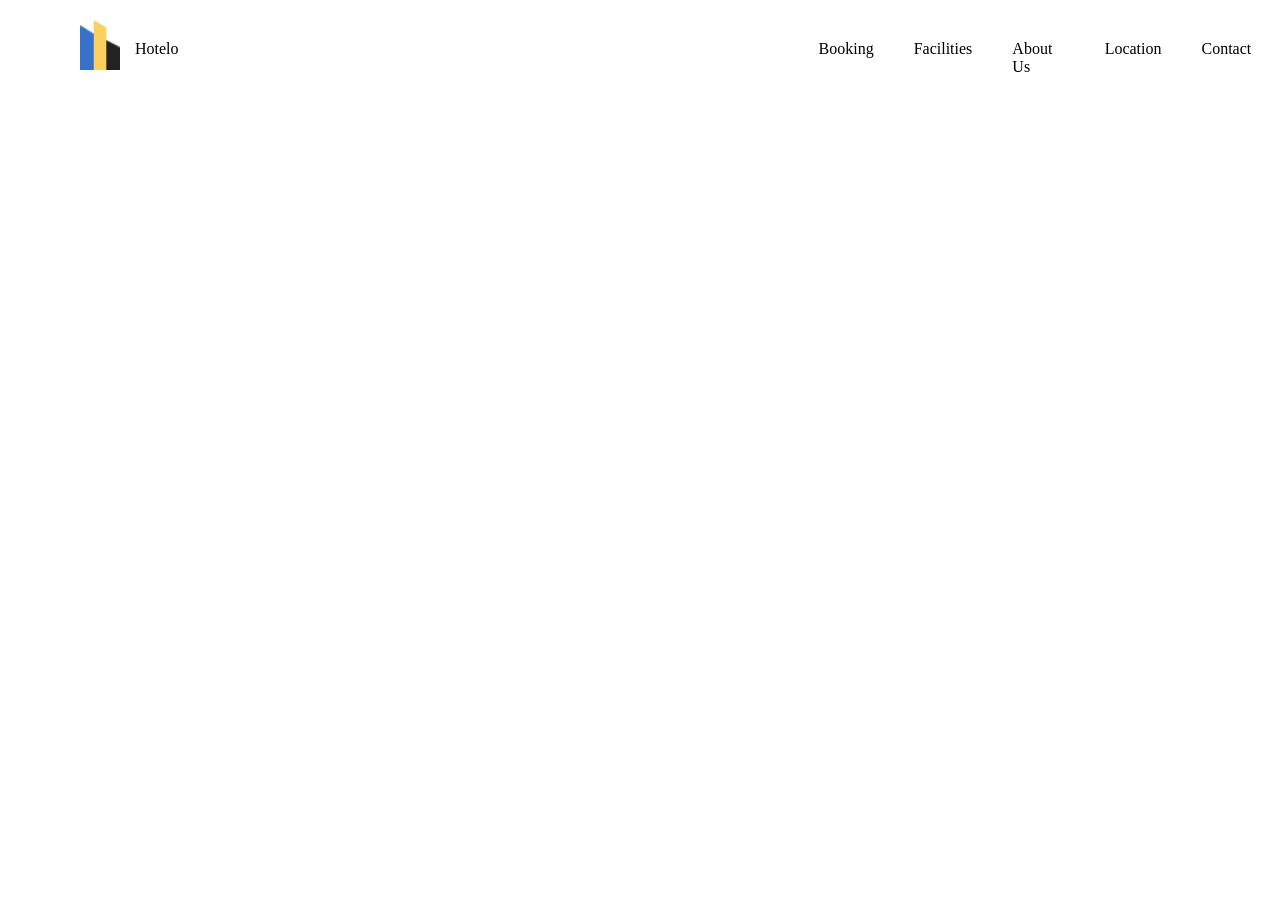
==== barnoma.html @ 12621c31 "sector 1" ====
<!DOCTYPE html>
<html lang="en">
<head>
    <meta charset="UTF-8">
    <meta name="viewport" content="width=device-width, initial-scale=1.0">
    <title>Document</title>
    <link rel="stylesheet" href="/barnoma.css">
</head>
<body>
    <div class="yak">
        <img src="/suratho/a1.png" alt="">
        <p class="a1">Hotelo</p>
        <div class="a">
            <p>Booking</p>
            <p>Facilities</p>
            <p>About Us</p>
            <p>Location</p>
            <p>Contact</p>
            <p><img src="/suratho/menu.png" alt=""></p>
            <p class="a2">Sign in</p>
        </div>
    </div>
</body>
</html>
---- barnoma.css ----
*{
    margin: 0;
    padding: 0;
}
body{
    margin: 20px 80px;
}
.yak{
    display: flex;
    height: 50px;
}
.a{
    display: flex;
    gap: 40px;
    padding-left: 640px;
    padding-top: 20px;
}
.a1{
    padding-top: 20px;
    padding-left: 15px;
}
.a2{
    border: 1px solid black;
    border-radius: 40px;
    width: 80px;
    text-align: center;
    padding-top: 5px;   
}
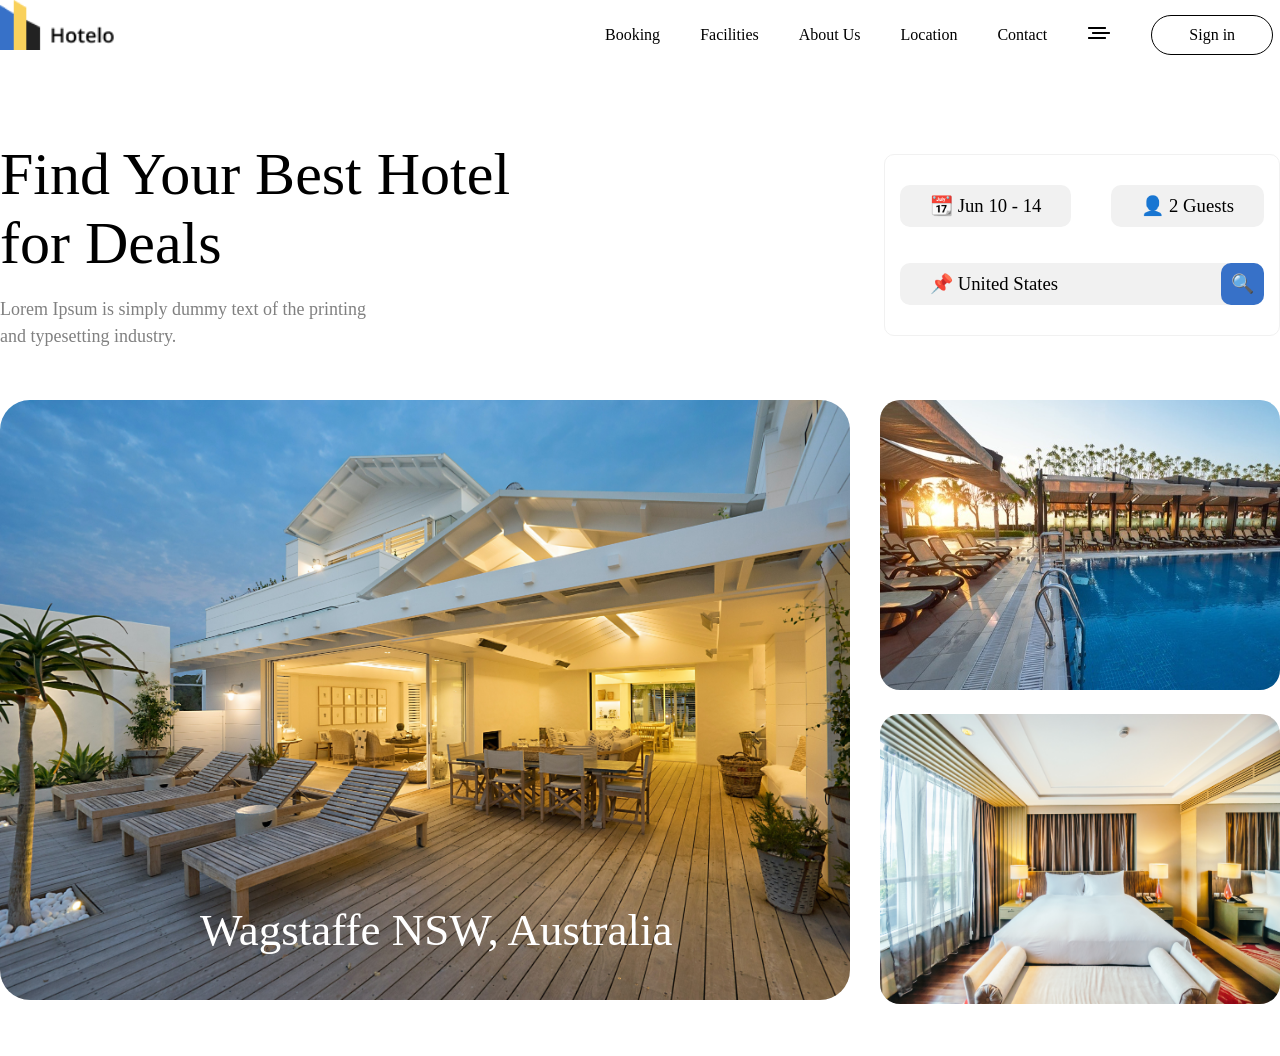
==== commit 233e0d70: "sector 2" ====
--- a/barnoma.html
+++ b/barnoma.html
@@ -8,8 +8,7 @@
 </head>
 <body>
     <div class="yak">
-        <img src="/suratho/a1.png" alt="">
-        <p class="a1">Hotelo</p>
+        <img src="/suratho/logo.png" alt="">
         <div class="a">
             <p>Booking</p>
             <p>Facilities</p>
@@ -19,6 +18,33 @@
             <p><img src="/suratho/menu.png" alt=""></p>
             <p class="a2">Sign in</p>
         </div>
+    </div><br><br><br><br><br>
+    <div class="du">
+        <div>
+            <h1 class="h1">Find Your Best Hotel <br> for Deals</h1><br>
+            <p class="b2">Lorem Ipsum is simply dummy text of the printing <br> and typesetting industry.</p>
+        </div>
+
+        <div class="diva">
+        <div class="divcha l">
+            <h3 class="h33" style="font-weight: 400;">📆 Jun 10 - 14</h3>
+            <h3 class="h33" style="font-weight: 400;">👤 2 Guests</h3>
+        </div><br><br>
+        <div class="divcha divcha2">
+            <h3 style="font-weight: 400; padding: 10px 30px;">📌 United States</h3>
+            <h3 class="kobus" style="font-weight: 400;">🔍</h3>
+        </div>
+        </div>
+    </div>
+    <div class="bb">
+        <div class="bba">
+            <img class="bb1" src="/suratho/0aa79cee4c5f9ad91caf1a76918bd764de455822.jpg" alt="">
+            <p class="bb3">Wagstaffe NSW, Australia</p>
+        </div>
+        <div class="bbs">
+            <img class="bb2" src="/suratho/0547943416022c13d3003c291d706c39757c4563.jpg" alt="">
+            <img class="bb2" src="/suratho/b65bb3172a5871f28a7e9238abd52b79dd145bc7.jpg" alt="">
+        </div>
     </div>
 </body>
 </html>
--- a/barnoma.css
+++ b/barnoma.css
@@ -3,7 +3,8 @@
     padding: 0;
 }
 body{
-    margin: 20px 80px;
+   max-width: 1280px;
+   margin: auto;
 }
 .yak{
     display: flex;
@@ -12,8 +13,9 @@
 .a{
     display: flex;
     gap: 40px;
-    padding-left: 640px;
+    padding-left: 490px;
     padding-top: 20px;
+    align-items: center;
 }
 .a1{
     padding-top: 20px;
@@ -24,5 +26,77 @@
     border-radius: 40px;
     width: 80px;
     text-align: center;
-    padding-top: 5px;   
-}+    padding: 10px 20px;   
+}
+.divcha{
+    display: flex;
+    justify-content: space-between;
+}
+.diva{
+    border: 1px solid rgb(241, 241, 241);
+    width: fit-content;
+    border-radius: 10px;
+    padding:30px 15px;
+}
+.b2{
+    font-size: 18px;
+    color: gray;
+    line-height: 1.5;
+}
+.h33{
+    background-color: rgb(241, 241, 241) ;
+    padding: 10px 30px;
+    border-radius: 10px;
+    font-weight: 400;
+}
+.h4{
+    font-weight: 400; 
+    padding: 10px 30px;
+}
+.divcha2{
+    background-color: rgb(241, 241, 241) ;
+    align-items: center;
+    border-radius: 10px;
+}
+.kobus{
+    background-color: #3771C8;
+    padding: 10px;
+    border-radius: 10px;
+    font-weight: 400;
+}
+.l{
+    gap: 40px;
+}
+.du{
+    display: flex;
+    align-items: center;
+    justify-content: space-between;
+}
+.h1{
+    font-size: 60px;
+    font-weight: 500;
+}
+.bb{
+    display: flex;
+    gap: 30px;
+    padding-top: 50px;
+}
+.bb1{
+    width: 850px;
+    height: 600px;
+    border-radius: 30px;
+}
+.bb2{
+    border-radius: 20px;
+    width: 400px;
+    height: 290px;
+    margin-bottom: 20px;
+}
+.bb3{
+    position: sticky;
+    font-size: 45px;
+    padding-left: 200px;
+    color: white;
+    position: relative;
+    bottom: 100px;
+}
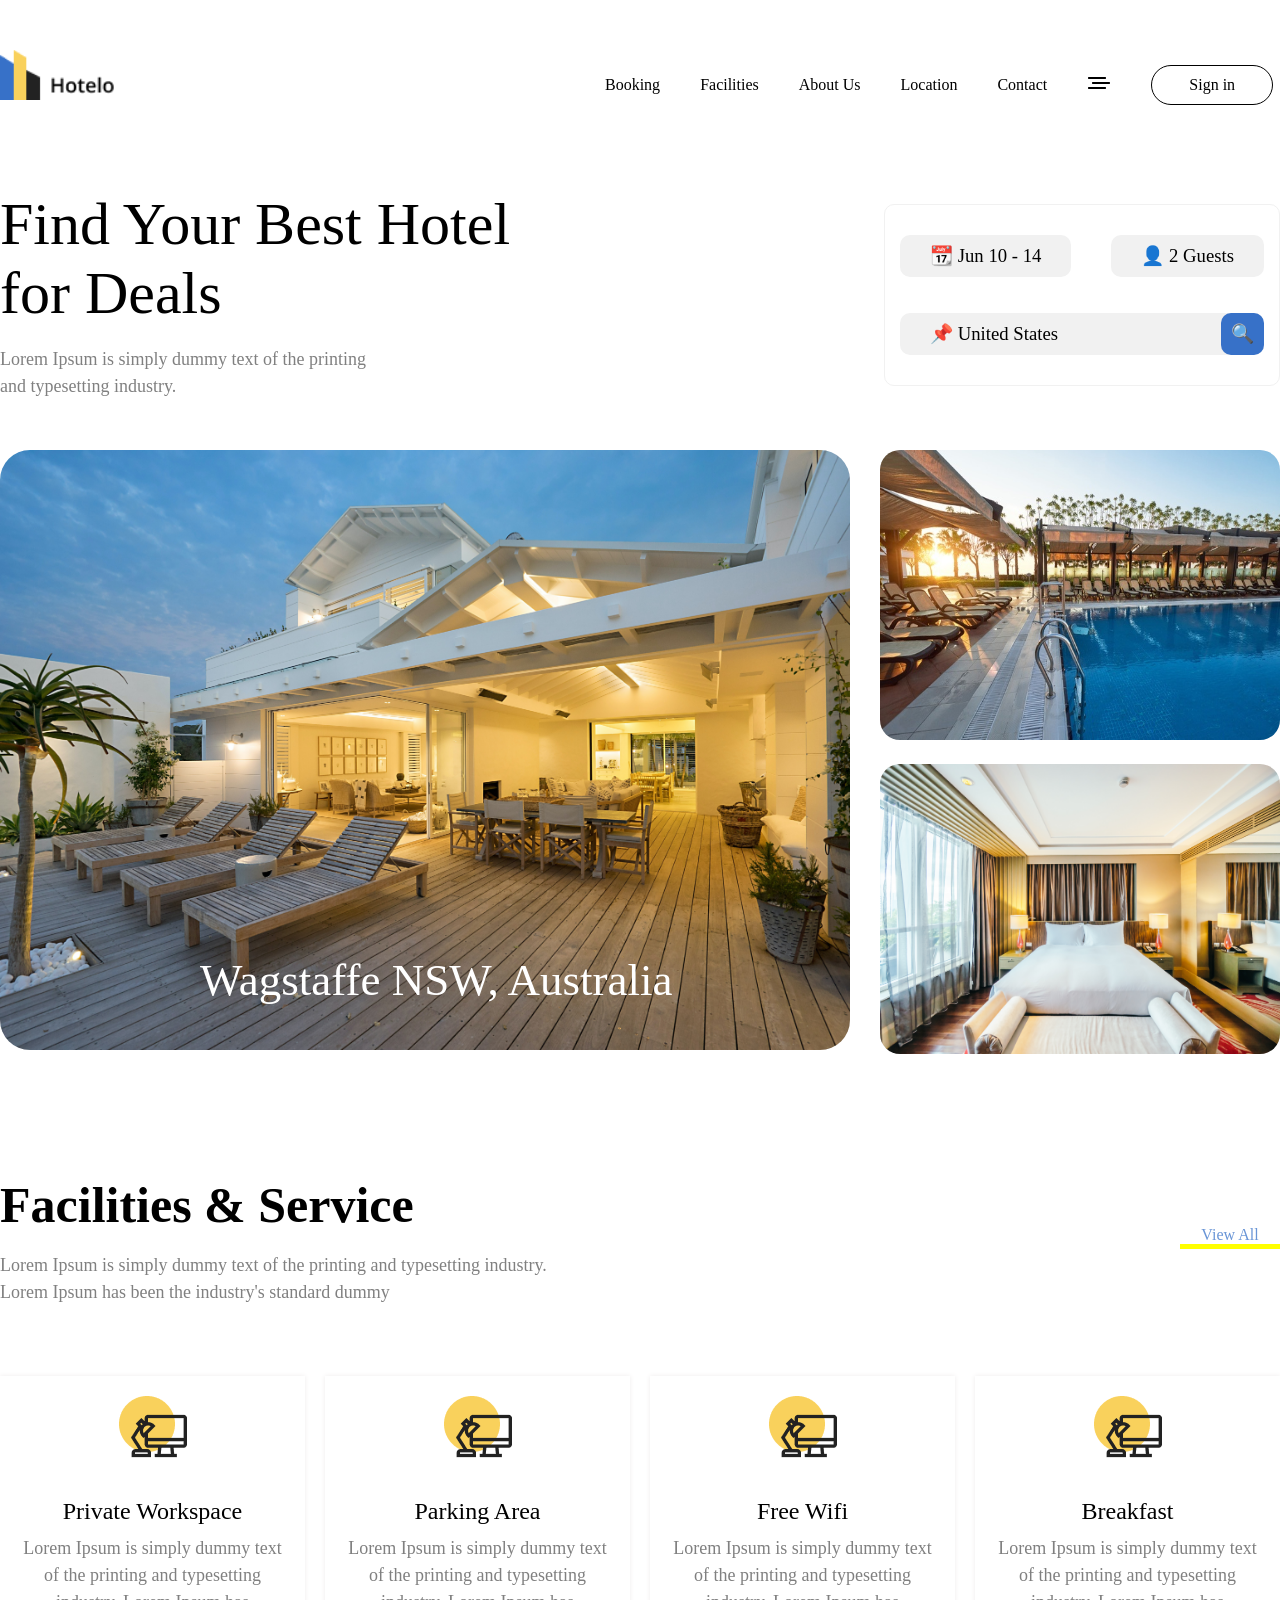
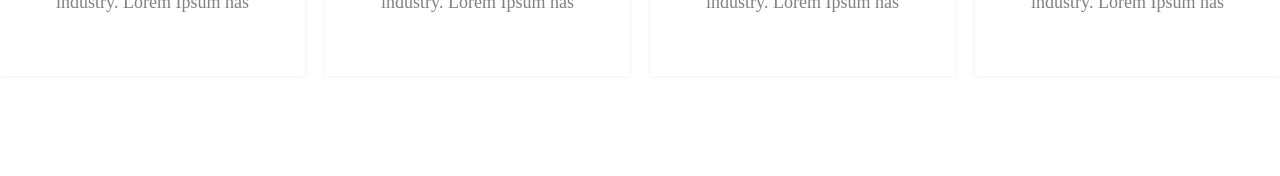
==== commit 390872e5: "sector 3" ====
--- a/barnoma.html
+++ b/barnoma.html
@@ -46,5 +46,35 @@
             <img class="bb2" src="/suratho/b65bb3172a5871f28a7e9238abd52b79dd145bc7.jpg" alt="">
         </div>
     </div>
+    <div class="se">
+        <div class="c">
+            <h1 class="c7">Facilities & Service</h1><br>
+            <p class="b2">Lorem Ipsum is simply dummy text of the printing and typesetting industry. <br> Lorem Ipsum has been the industry's standard dummy </p>
+        </div>
+        <div class="cc">
+            <p class="c1">View All</p></div>
+    </div>
+    <div class="cse">
+        <div class="cc2">
+            <img class="rasm" src="/suratho/Group 78.png" alt="">
+            <p class="c5">Private Workspace</p>
+            <p class="b2 p">Lorem Ipsum is simply dummy text of the printing and typesetting industry. Lorem Ipsum has</p>
+        </div>
+        <div class="cc2">
+            <img class="rasm" src="/suratho/Group 78.png" alt="">
+            <p class="c5">Parking Area</p>
+            <p class="b2 p">Lorem Ipsum is simply dummy text of the printing and typesetting industry. Lorem Ipsum has</p>
+        </div>
+        <div class="cc2">
+            <img class="rasm" src="/suratho/Group 78.png" alt="">
+            <p class="c5">Free Wifi</p>
+            <p class="b2 p">Lorem Ipsum is simply dummy text of the printing and typesetting industry. Lorem Ipsum has</p>
+        </div>
+        <div class="cc2">
+            <img class="rasm" src="/suratho/Group 78.png" alt="">
+            <p class="c5">Breakfast</p>
+            <p class="b2 p">Lorem Ipsum is simply dummy text of the printing and typesetting industry. Lorem Ipsum has</p>
+        </div>
+    </div>
 </body>
 </html>
--- a/barnoma.css
+++ b/barnoma.css
@@ -5,10 +5,12 @@
 body{
    max-width: 1280px;
    margin: auto;
+   margin-bottom: 100px;
 }
 .yak{
     display: flex;
     height: 50px;
+    margin-top: 50px;
 }
 .a{
     display: flex;
@@ -100,3 +102,39 @@
     position: relative;
     bottom: 100px;
 }
+.se{
+    display: flex;
+    justify-content: space-between;
+    margin-top: 70px;
+}
+.c7{
+    font-size: 50px;
+}
+.c1{
+    color: #6995D6;
+    padding-top: 50px;
+    border-bottom: 5px solid yellow;
+    width: 100px;
+    text-align: center;
+}
+.cse{
+    margin-top: 70px;
+    display: flex;
+    gap: 20px;
+    text-align: center; 
+}
+.cc2{
+    height: 300px;
+    box-shadow: 0px 0px 5px rgb(239, 236, 236);
+}
+.rasm{
+    padding: 20px 0px;
+}
+.c5{
+    padding-top: 10px;
+    font-size: 24px;
+    padding-bottom: 10px;
+}
+.p{
+    padding: 0px 20px;
+}
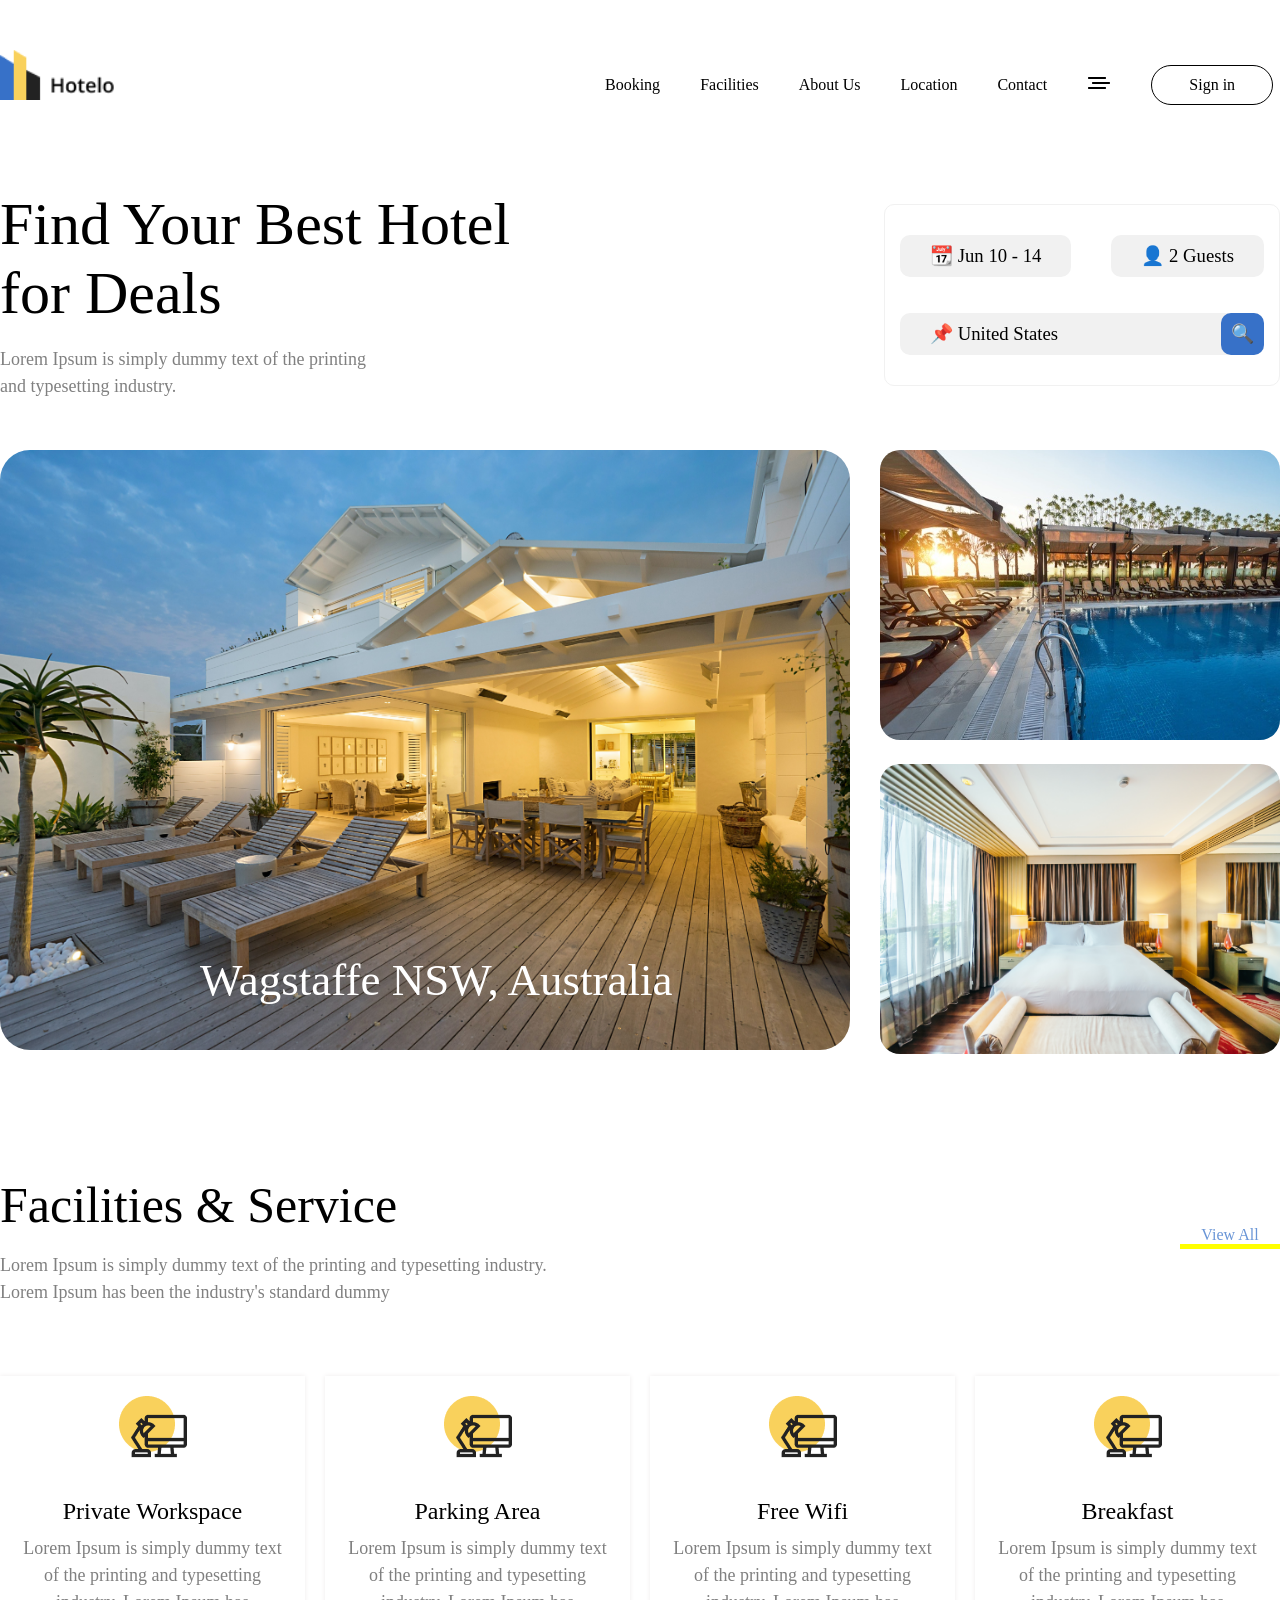
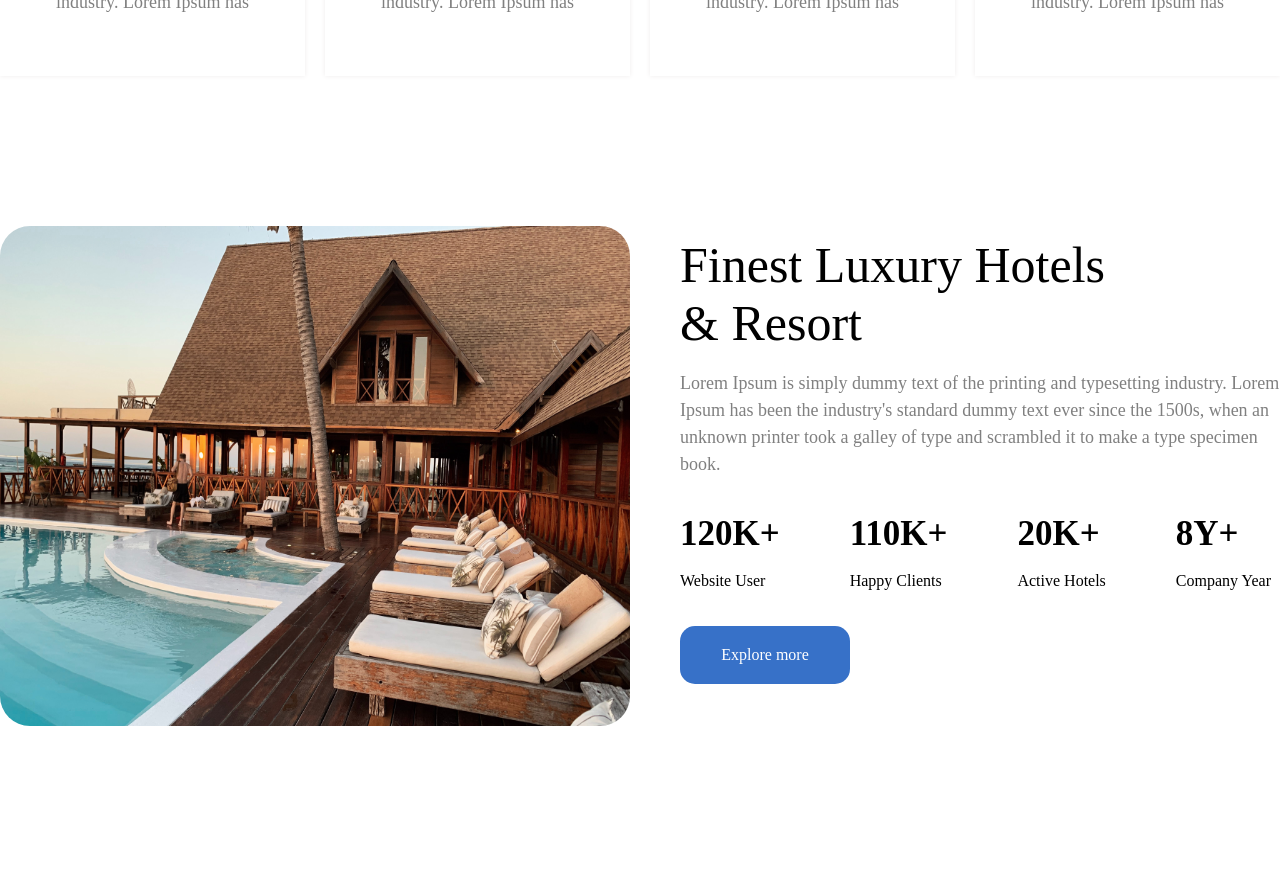
==== commit 6a048473: "sector 4" ====
--- a/barnoma.html
+++ b/barnoma.html
@@ -27,12 +27,12 @@
 
         <div class="diva">
         <div class="divcha l">
-            <h3 class="h33" style="font-weight: 400;">📆 Jun 10 - 14</h3>
-            <h3 class="h33" style="font-weight: 400;">👤 2 Guests</h3>
+            <h3 class="h33" >📆 Jun 10 - 14</h3>
+            <h3 class="h33" >👤 2 Guests</h3>
         </div><br><br>
         <div class="divcha divcha2">
             <h3 style="font-weight: 400; padding: 10px 30px;">📌 United States</h3>
-            <h3 class="kobus" style="font-weight: 400;">🔍</h3>
+            <h3 class="kobus">🔍</h3>
         </div>
         </div>
     </div>
@@ -76,5 +76,31 @@
             <p class="b2 p">Lorem Ipsum is simply dummy text of the printing and typesetting industry. Lorem Ipsum has</p>
         </div>
     </div>
+    <div class="chor">
+        <div class="d"><img class="sur" src="/suratho/6e54459f9fb5a64832fabd87f2ac6a8c205bda63.jpg" alt=""></div>
+        <div class="dd">
+            <h1 class="c7">Finest Luxury Hotels <br>& Resort</h1><br> 
+            <p class="b2">Lorem Ipsum is simply dummy text of the printing and typesetting industry. Lorem Ipsum has been the industry's standard dummy text ever since the 1500s, when an unknown printer took a galley of type and scrambled it to make a type specimen book.</p><br><br>
+            <div class="dw">
+                <div class="ddd">
+                    <p class="d1">120K+</p><br>
+                    <p>Website User</p>
+                </div>
+                <div class="ddd">
+                    <p class="d1">110K+</p><br>
+                    <p>Happy Clients</p>
+                </div>
+                <div class="ddd">
+                    <p class="d1">20K+</p><br>
+                    <p>Active Hotels</p>
+                </div>
+                <div class="ddd">
+                    <p class="d1">8Y+</p><br>
+                    <p>Company Year</p><br><br>
+                </div>
+            </div>
+                <p class="d2">Explore more</p>
+        </div>
+    </div>
 </body>
 </html>
--- a/barnoma.css
+++ b/barnoma.css
@@ -109,6 +109,7 @@
 }
 .c7{
     font-size: 50px;
+    font-weight: 500;
 }
 .c1{
     color: #6995D6;
@@ -137,4 +138,34 @@
 }
 .p{
     padding: 0px 20px;
+}
+.chor{
+    margin-top: 150px;
+    margin-bottom: 150px;
+    display: flex;
+    gap: 50px;
+}
+.sur{
+    width: 630px;
+    height: 500px;
+    border-radius: 30px;
+}
+.dd{
+    padding-top: 10px;
+}
+.dw{
+    display: flex; 
+    gap: 70px;
+}
+.d1{
+    font-size: 35px;
+    font-weight: 800;
+}
+.d2{
+    background-color: #3771C8;
+    padding: 20px 40px;
+    color: white;
+    width: 90px;
+    text-align: center;
+    border-radius: 15px;
 }
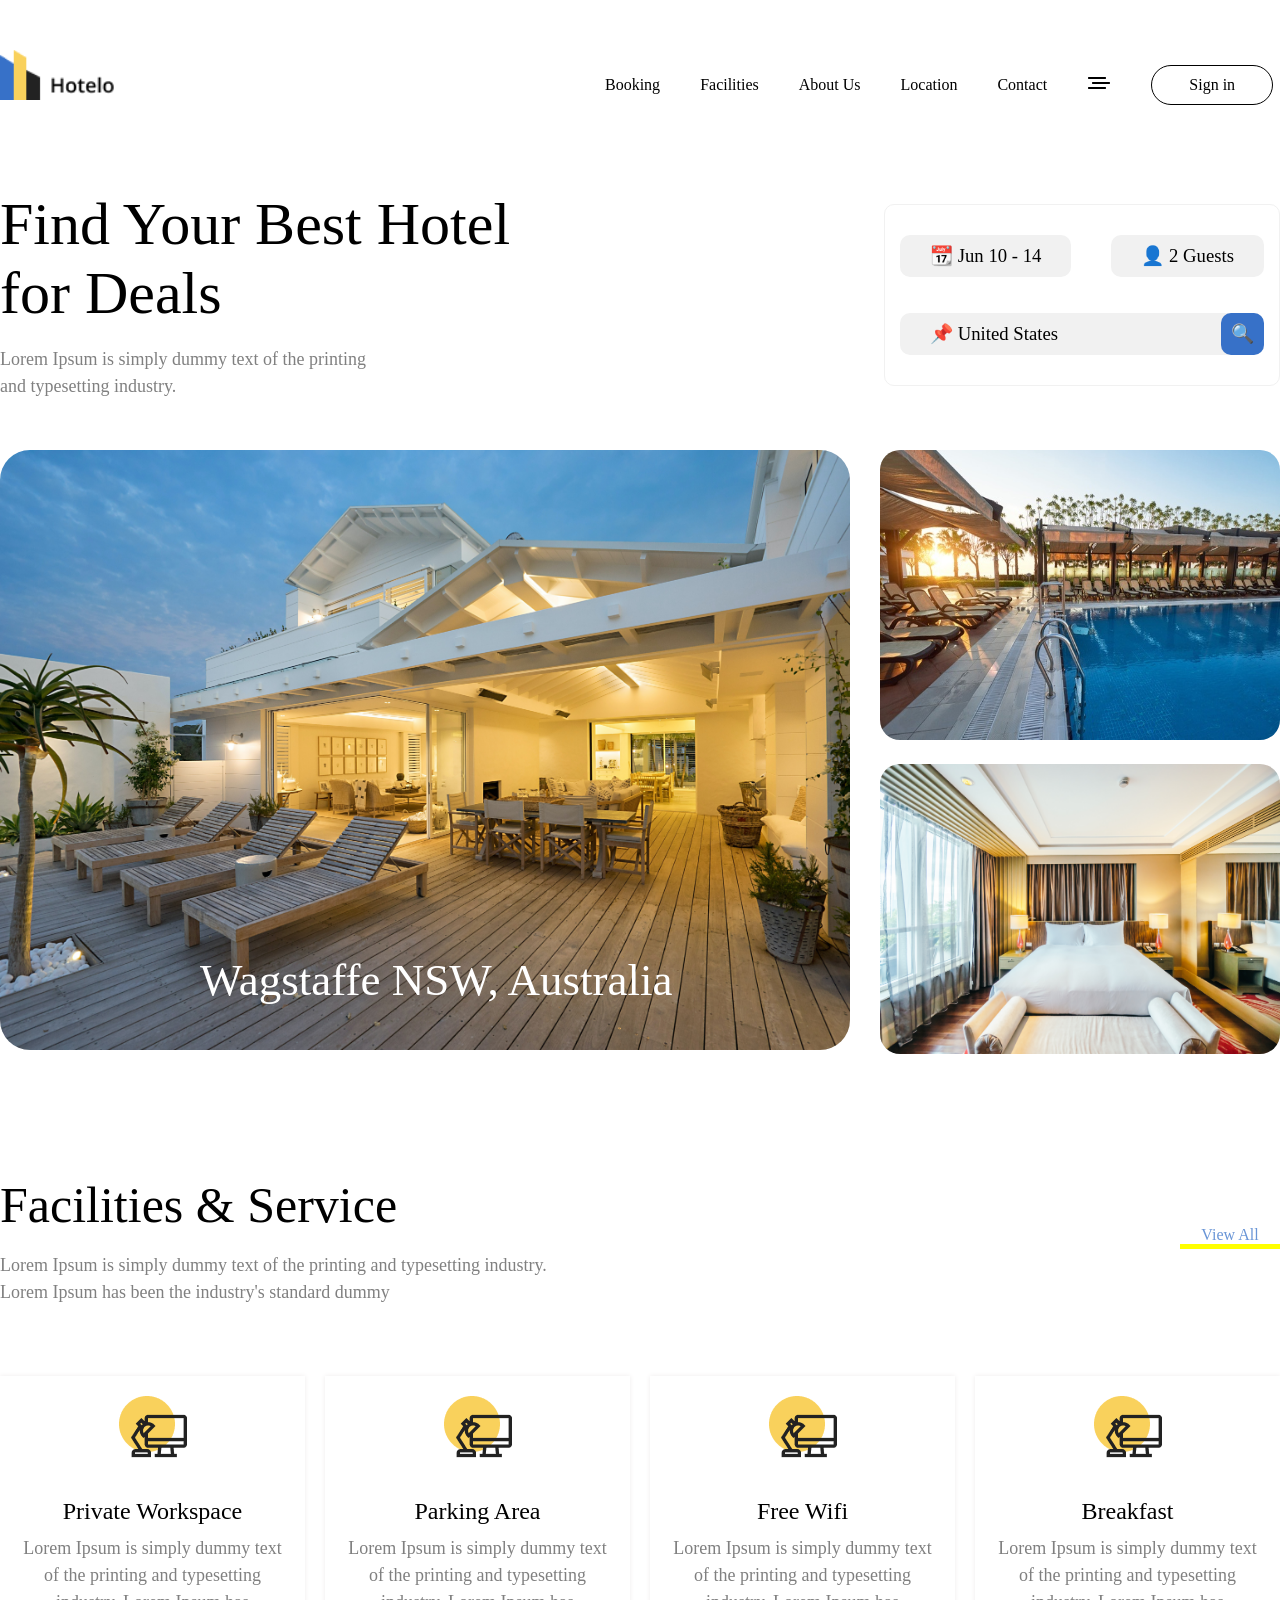
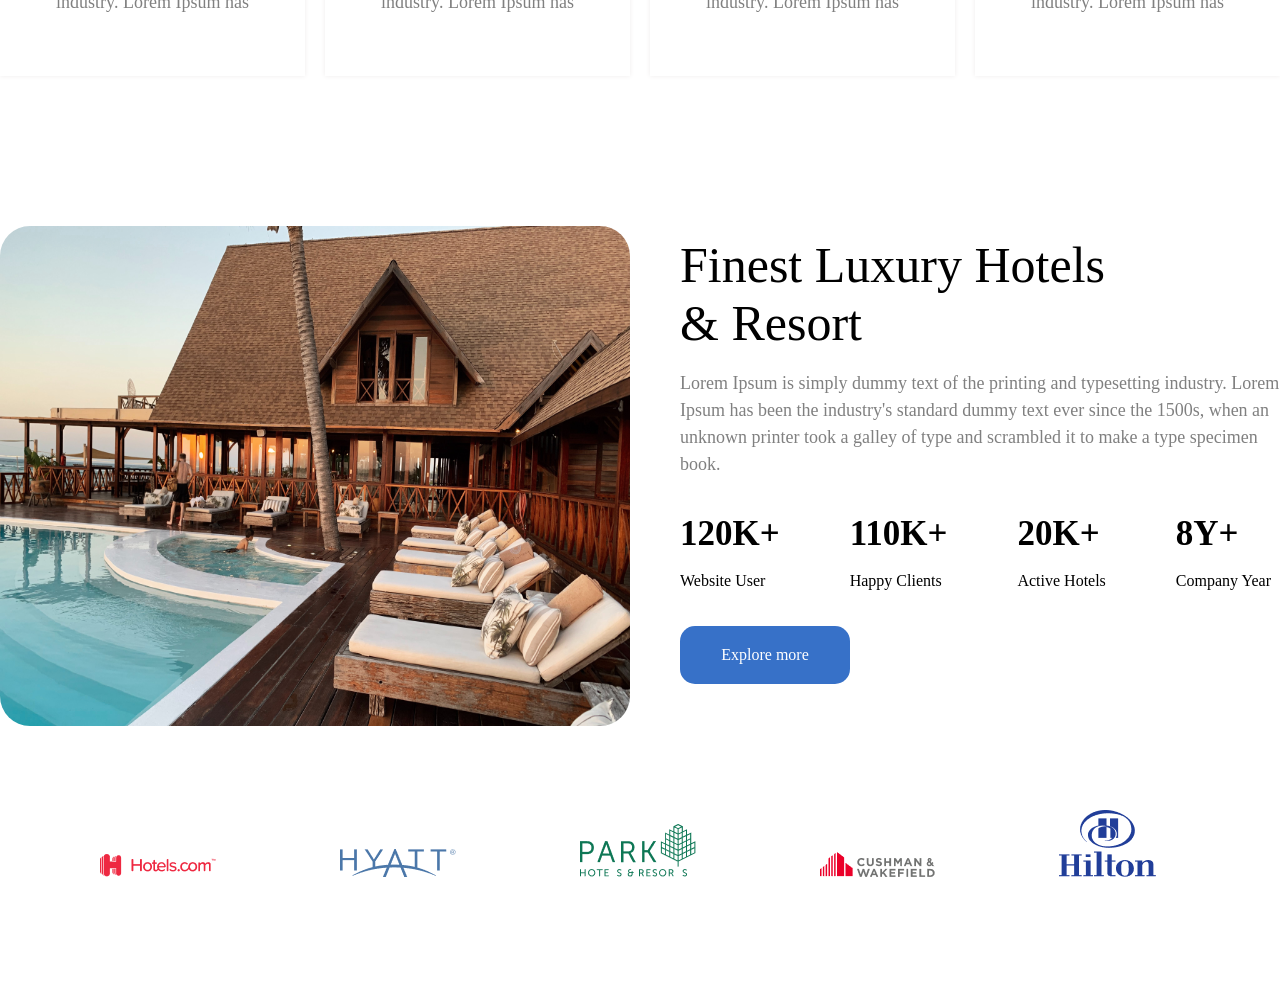
==== commit 50e0bd91: "sector 5" ====
--- a/barnoma.html
+++ b/barnoma.html
@@ -102,5 +102,12 @@
                 <p class="d2">Explore more</p>
         </div>
     </div>
+    <div class="panj">
+        <img class="f" src="/suratho/Group (1).png" alt="">
+        <img class="f" src="/suratho/Group (2).png" alt="">
+        <img class="f" src="/suratho/g7402.png" alt="">
+        <img class="" src="/suratho/Vector (2).png  " alt="">  <img class="f" src="/suratho/Vector (3).png" alt="">
+        <img class="" src="/suratho/Group (3).png" alt="">
+    </div>
 </body>
 </html>
--- a/barnoma.css
+++ b/barnoma.css
@@ -141,7 +141,7 @@
 }
 .chor{
     margin-top: 150px;
-    margin-bottom: 150px;
+    margin-bottom: 80px;
     display: flex;
     gap: 50px;
 }
@@ -168,4 +168,12 @@
     width: 90px;
     text-align: center;
     border-radius: 15px;
+}
+.panj{
+    margin: 0px 100px;
+}
+.f{
+    padding-right: 120px;
+}
+.w{
 }
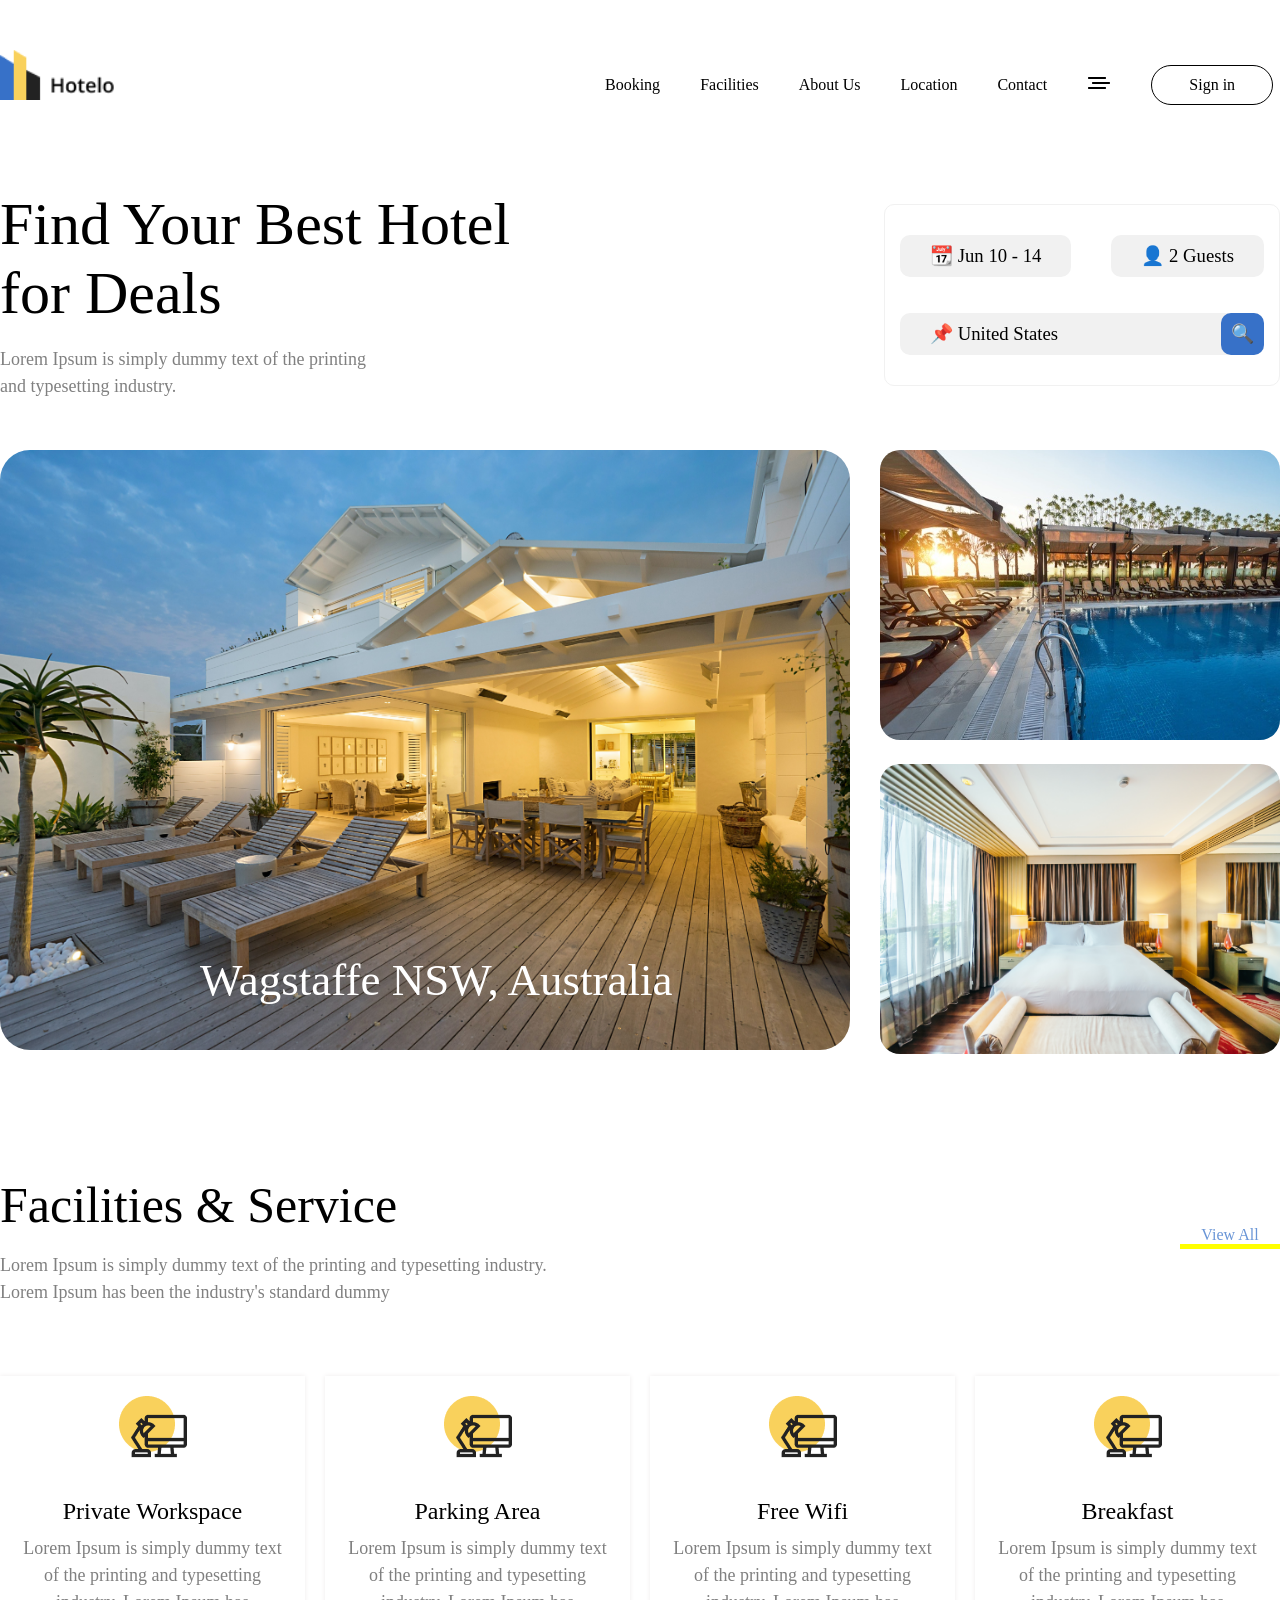
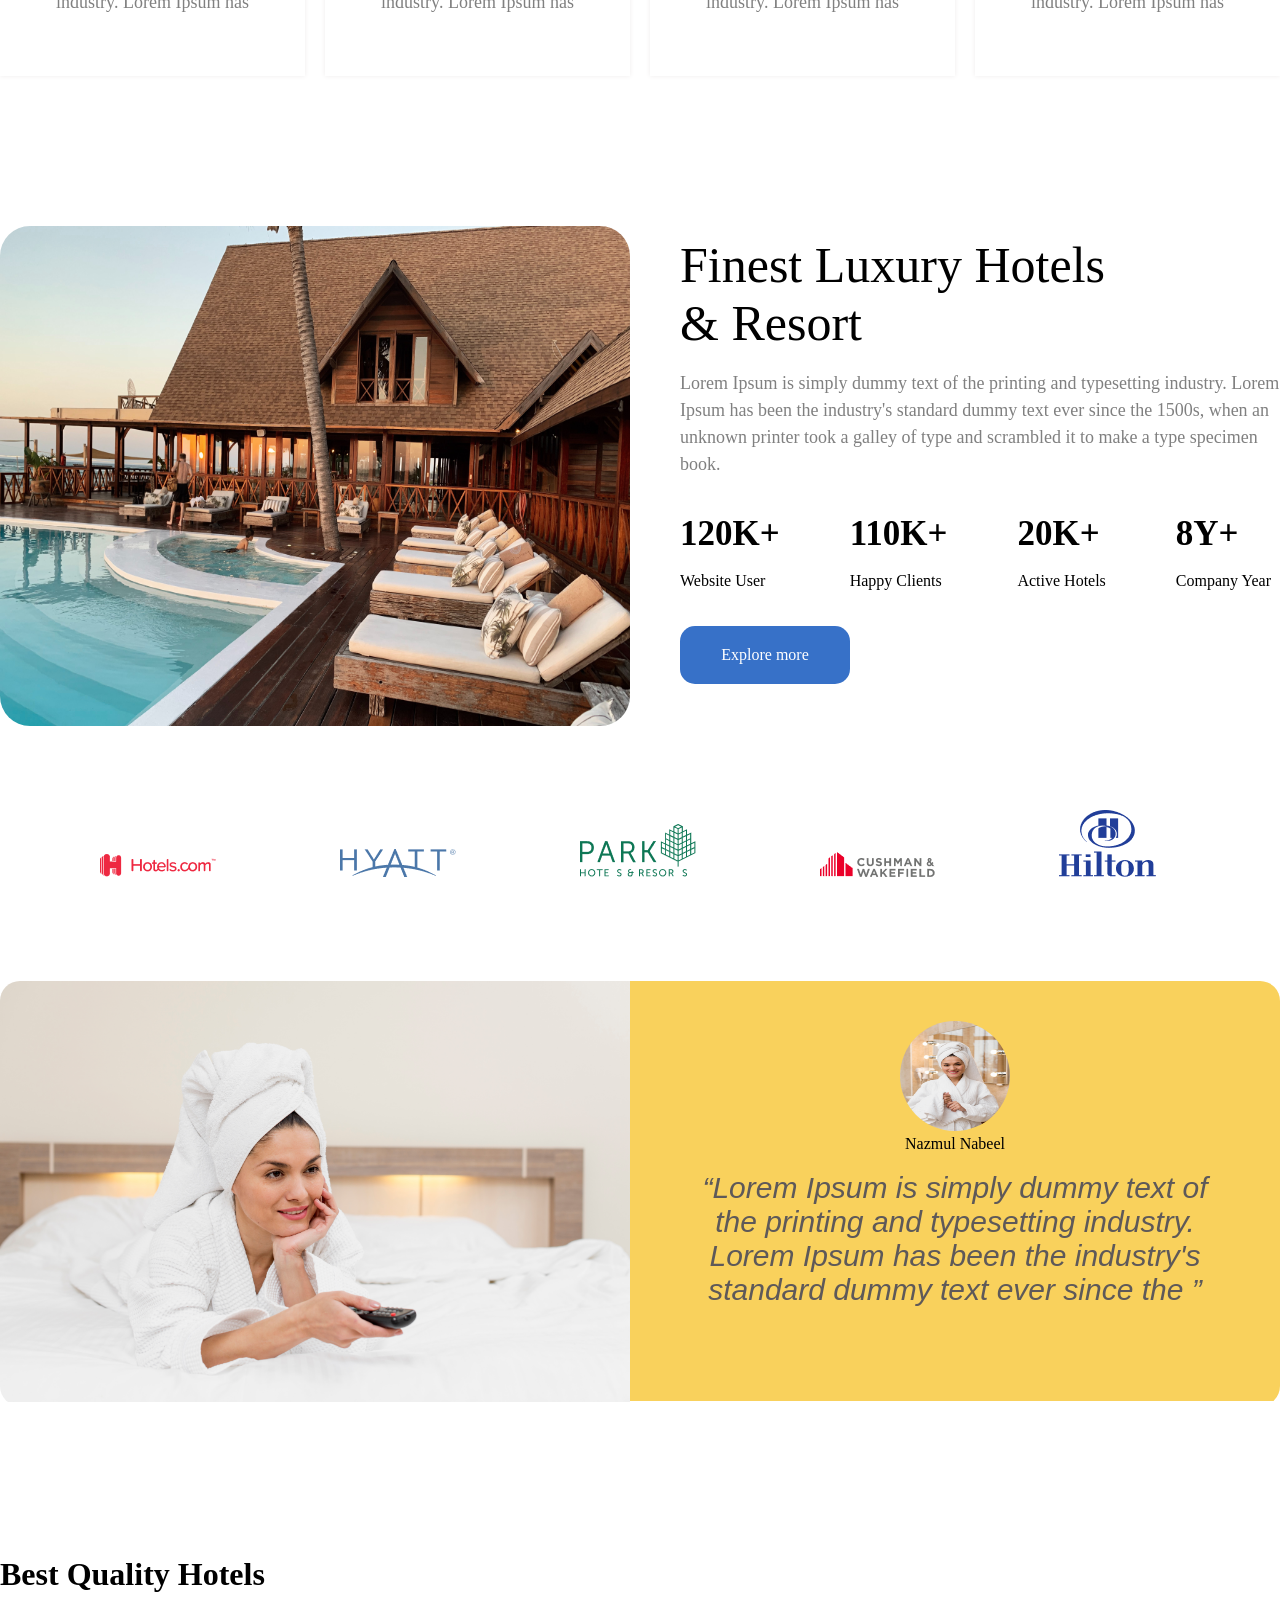
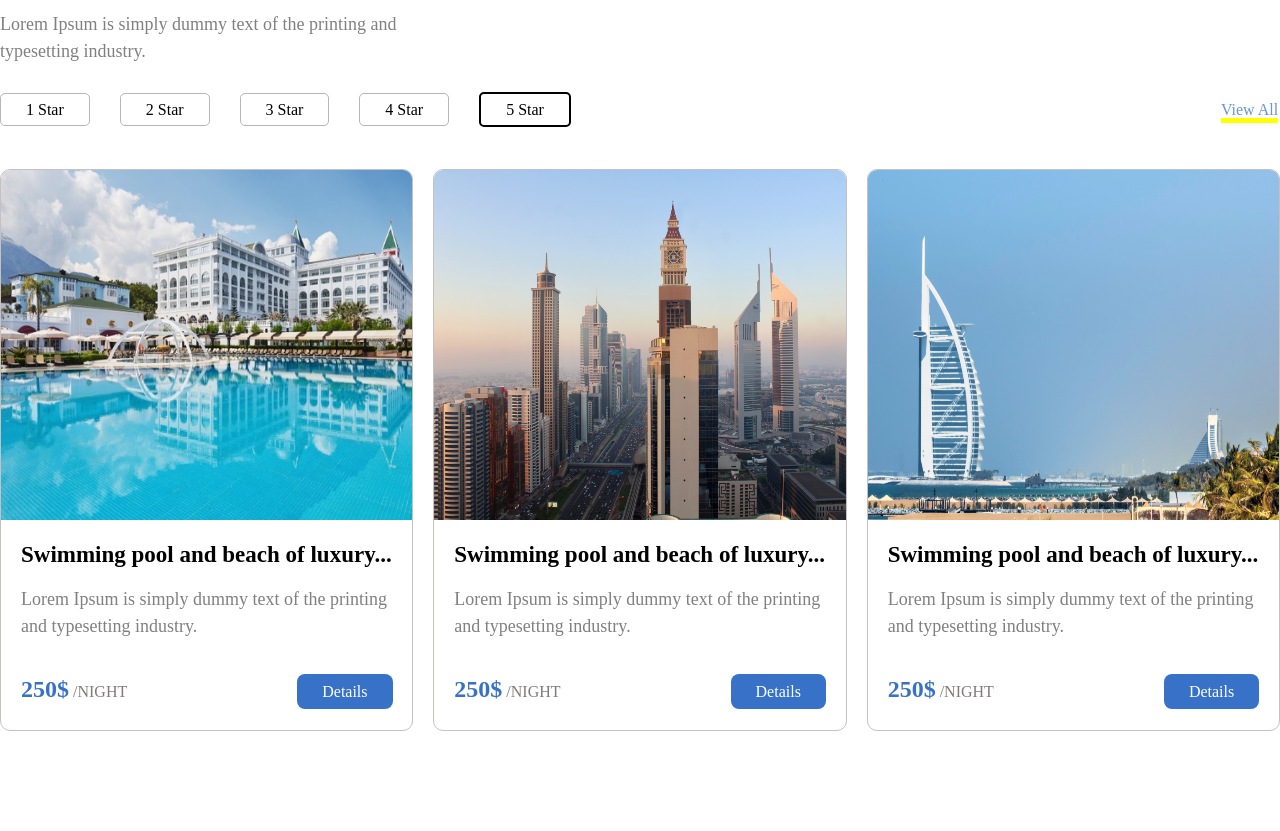
==== commit cc8cbf76: "sector 6" ====
--- a/barnoma.html
+++ b/barnoma.html
@@ -109,5 +109,42 @@
         <img class="" src="/suratho/Vector (2).png  " alt="">  <img class="f" src="/suratho/Vector (3).png" alt="">
         <img class="" src="/suratho/Group (3).png" alt="">
     </div>
+    <div class="shash">
+        <div class="g">    
+            <img class="g1" src="/suratho/a42321b5734e60d9dc0d523585b0866c8ec7f13e.jpg" alt="">
+        </div>
+        <div class="gg">
+            <img class="g2" src="/suratho/0a1e91fcc7a2b1d5b880a7ae38500f1c8b71940d.jpg" alt="">
+            <p>Nazmul Nabeel</p><br>
+            <p class="g3">“Lorem Ipsum is simply dummy text of the printing and typesetting industry. Lorem Ipsum has been the industry's standard dummy text ever since the ”</p>
+        </div>
+    </div>
+    <div class="haft">
+        <div class="h">
+            <h1>Best Quality Hotels</h1><br>
+            <p class="b2">Lorem Ipsum is simply dummy text of the printing and <br> typesetting industry.</p><br><br>   
+            <span class="h3">1 Star</span><span class="h3">2 Star</span><span class="h3">3 Star</span><span class="h3">4 Star</span><span class="h2">5 Star</span><span class="c1">View All</span>
+        </div>
+        <div class="hh">
+            <div class="hh1">
+                <img class="h5" src="/suratho/d17e1e470714a8e308508e9b78831f2c15919e12.jpg" alt=""><br><br>
+                <h3 class="h8">Swimming pool and beach of luxury...</h3><br>
+                <p class="b2 i">Lorem Ipsum is simply dummy text of the printing and typesetting industry.</p><br><br>
+                <span class="h10">250$</span><span class="h9"> /NIGHT</span><span class="h11">Details</span>
+            </div>
+            <div class="hh1">
+                <img class="h5" src="/suratho/82d24fffd10d985c1728a6e87078d28a005b0eaf.jpg" alt=""><br><br>
+                <h3 class="h8">Swimming pool and beach of luxury...</h3><br>
+                <p class="b2 i">Lorem Ipsum is simply dummy text of the printing and typesetting industry.</p><br><br>
+                <span class="h10">250$</span><span class="h9"> /NIGHT</span><span class="h11">Details</span>
+            </div>
+            <div class="hh1">
+                <img class="h5" src="/suratho/8c123b7ab0edb8a42778b303db8c836d6b7d6777.jpg" alt=""><br><br>
+                <h3 class="h8">Swimming pool and beach of luxury...</h3><br>
+                <p class="b2 i">Lorem Ipsum is simply dummy text of the printing and typesetting industry.</p><br><br>
+                <span class="h10">250$</span><span class="h9"> /NIGHT</span><span class="h11">Details</span>
+            </div>
+        </div>
+    </div>
 </body>
 </html>
--- a/barnoma.css
+++ b/barnoma.css
@@ -171,9 +171,84 @@
 }
 .panj{
     margin: 0px 100px;
+    margin-bottom: 100px;
 }
 .f{
     padding-right: 120px;
 }
-.w{
+.shash{
+    display: flex;
+    margin-bottom: 150px;
+    border-radius: 20px;
+    overflow: hidden;
+}
+.g1{
+    width: 630px;
+}
+.g2{
+    width: 110px;
+    height: 110px;
+    border-radius: 50%;
+}
+.gg{
+    background-color: #F9D15C;
+    text-align: center;
+    padding: 40px 70px;
+    height: 340px;
+}
+.g3{
+    font-family: 'Open Sans', sans-serif;
+    font-style: italic;
+    font-size: 30px;
+    color: rgb(94, 89, 89);
+}
+.h3{
+    border: 1px solid rgb(184, 181, 181);
+    margin-right: 30px;
+    padding: 7px 25px;
+    border-radius: 5px;
+}
+.h2{
+    border: 2px solid black;
+    margin-right: 650px;
+    padding: 7px 25px;
+    border-radius: 5px;
+}
+.hh{
+    padding-top: 50px;
+    display: flex;
+    gap: 20px;
+}
+.hh1{
+    border: 1px solid rgb(199, 192, 192);
+    border-radius: 10px;
+    overflow: hidden;
+    height: 560px;
+}
+.h5{
+    width: 450px;
+    height: 350px;
+}
+.h8{
+    font-size: 23px;
+    padding: 0px 20px;
+}
+.h9{
+    color: rgb(130, 122, 122);
+}
+.h10{
+    font-size: 24px;
+    color: #3771C8;
+    padding-left: 20px;
+    font-weight: 700;
+}
+.h11{
+    margin-left: 170px;
+    background-color: #3771C8;
+    padding: 9px 25px;
+    color: white;
+    border-radius: 8px;
+}
+.i{
+    padding-left: 20px;
 }
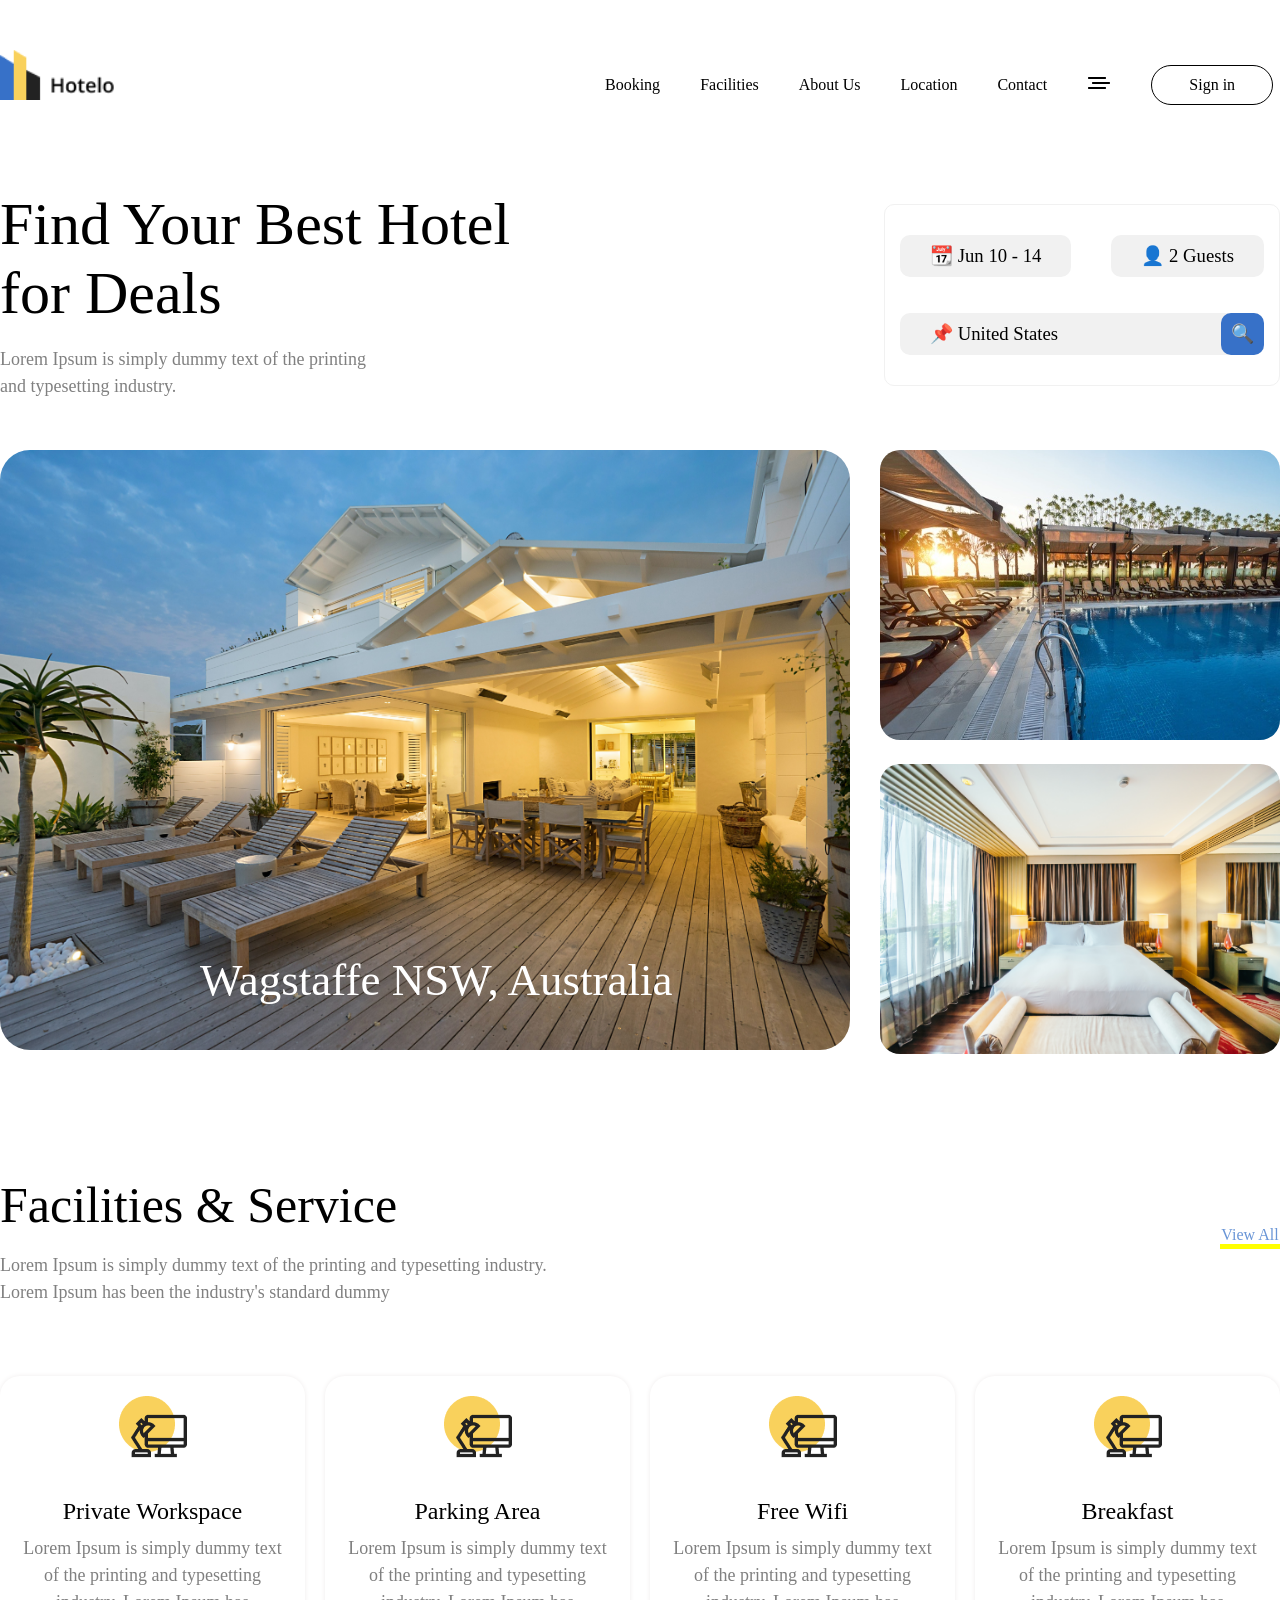
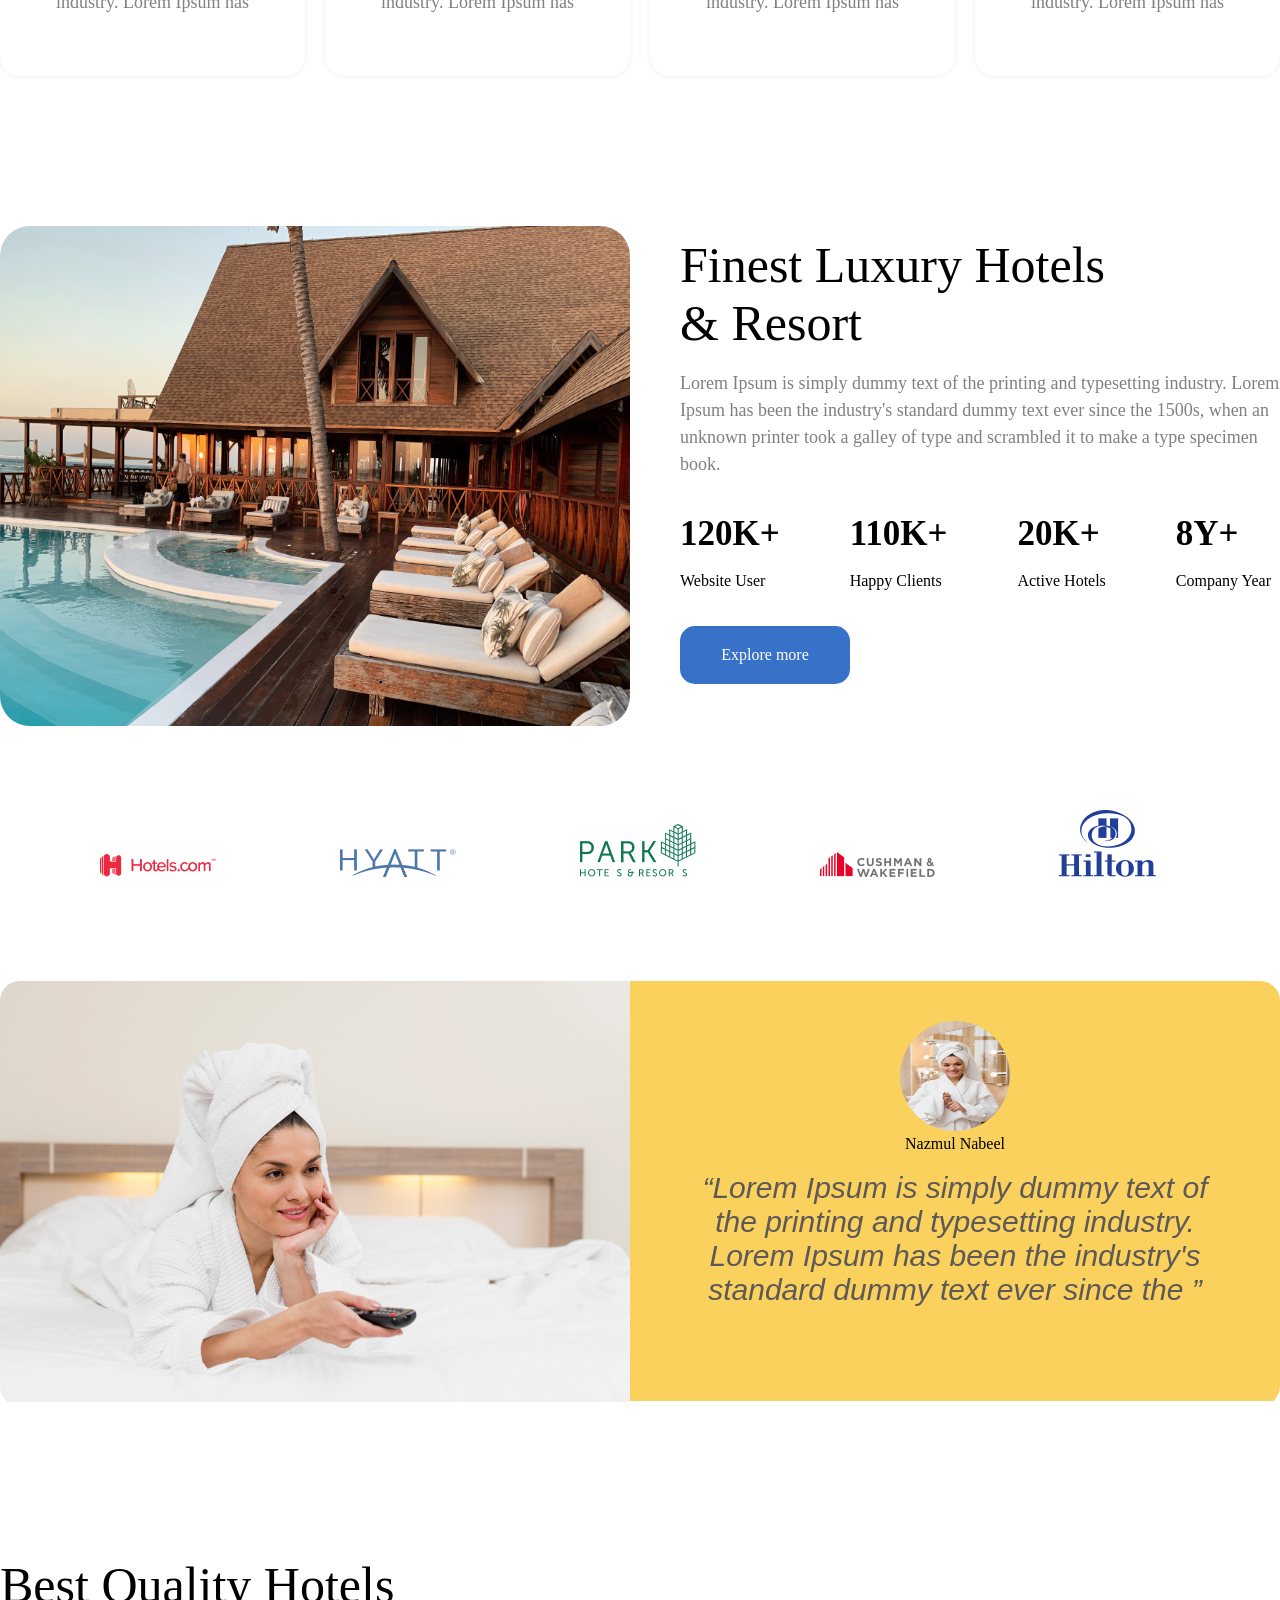
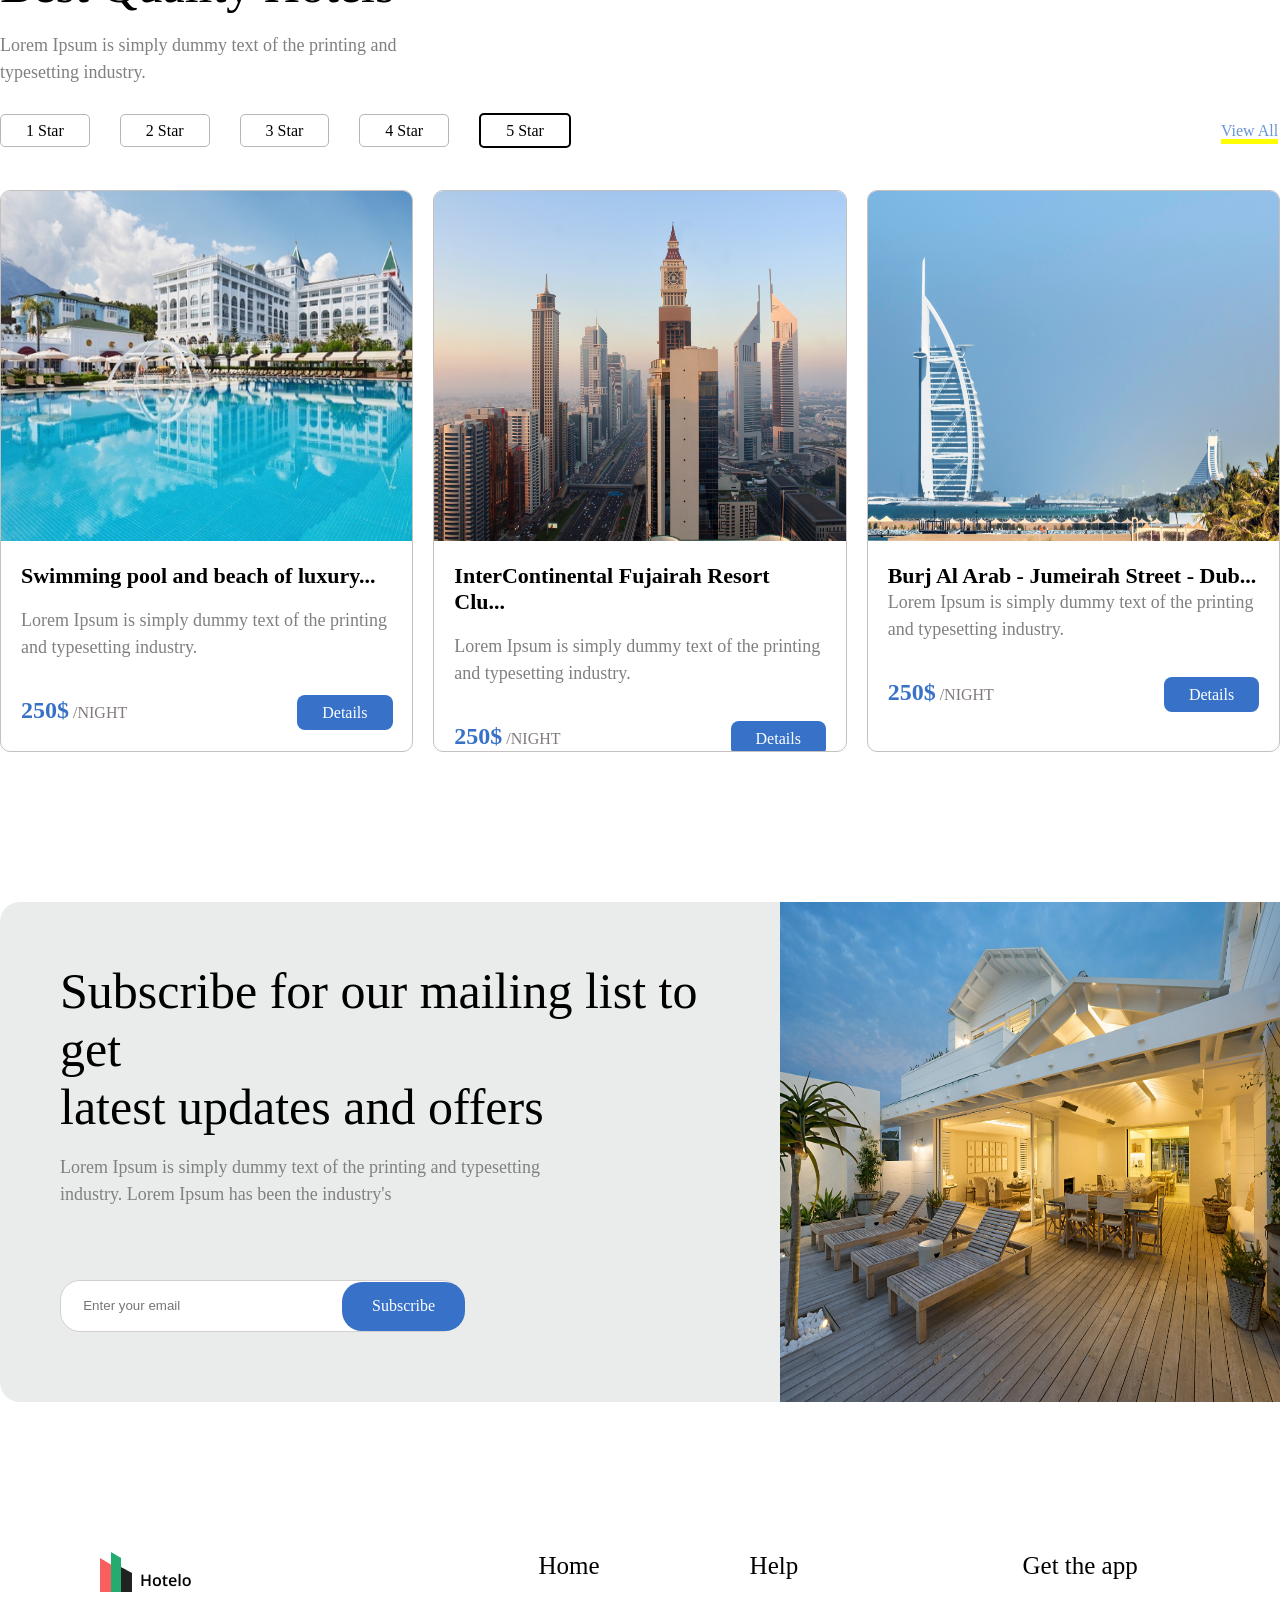
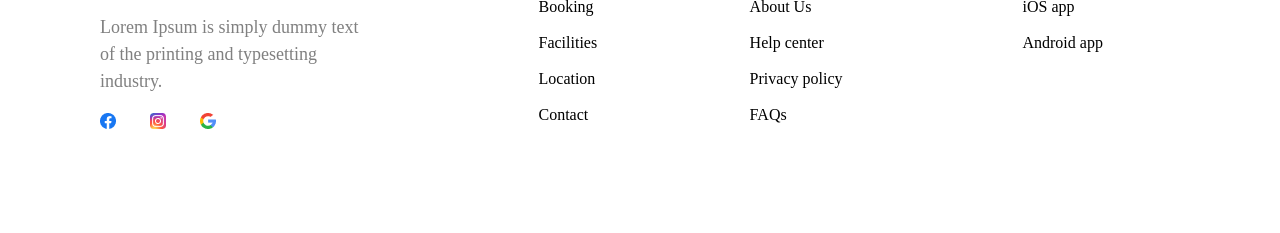
==== commit 07a1d67f: "sector 7" ====
--- a/barnoma.html
+++ b/barnoma.html
@@ -121,7 +121,7 @@
     </div>
     <div class="haft">
         <div class="h">
-            <h1>Best Quality Hotels</h1><br>
+            <h1 class="c7">Best Quality Hotels</h1><br>
             <p class="b2">Lorem Ipsum is simply dummy text of the printing and <br> typesetting industry.</p><br><br>   
             <span class="h3">1 Star</span><span class="h3">2 Star</span><span class="h3">3 Star</span><span class="h3">4 Star</span><span class="h2">5 Star</span><span class="c1">View All</span>
         </div>
@@ -134,17 +134,57 @@
             </div>
             <div class="hh1">
                 <img class="h5" src="/suratho/82d24fffd10d985c1728a6e87078d28a005b0eaf.jpg" alt=""><br><br>
-                <h3 class="h8">Swimming pool and beach of luxury...</h3><br>
+                <h3 class="h8">InterContinental Fujairah Resort Clu...</h3><br>
                 <p class="b2 i">Lorem Ipsum is simply dummy text of the printing and typesetting industry.</p><br><br>
                 <span class="h10">250$</span><span class="h9"> /NIGHT</span><span class="h11">Details</span>
             </div>
             <div class="hh1">
                 <img class="h5" src="/suratho/8c123b7ab0edb8a42778b303db8c836d6b7d6777.jpg" alt=""><br><br>
-                <h3 class="h8">Swimming pool and beach of luxury...</h3><br>
+                <h3 class="h8">Burj Al Arab - Jumeirah Street - Dub...</h3><br50px>
                 <p class="b2 i">Lorem Ipsum is simply dummy text of the printing and typesetting industry.</p><br><br>
                 <span class="h10">250$</span><span class="h9"> /NIGHT</span><span class="h11">Details</span>
             </div>
         </div>
     </div>
+    <div class="hasht">
+        <div class="j">
+            <h1 class="c7 v">Subscribe for our mailing list to get <br> latest updates and offers</h1><br>
+            <p class="b2">Lorem Ipsum is simply dummy text of the printing and typesetting <br> industry. Lorem Ipsum has been the industry's </p><br><br><br><br>
+            <div class="jj">
+                <input class="j1" type="text" placeholder="      Enter your email"><span class="j2">Subscribe</span>
+            </div>
+        </div>
+        <div class="jjj">
+            <img class="j3" src="/suratho/0aa79cee4c5f9ad91caf1a76918bd764de455822.jpg" alt="">
+        </div>
+    </div>
+    <div class="nuh">
+        <div class="k">
+            <img src="/suratho/Group 19.png" alt=""><br><br>
+            <p class="b2">Lorem Ipsum is simply dummy text <br> of the printing and typesetting <br> industry.</p><br>
+                <img class="k1" src="/suratho/Group 23.png" alt="">
+                <img class="k1" src="/suratho/Group 24.png" alt="">
+                <img src="/suratho/search 1.png" alt="">
+        </div>
+        <div class="kk">
+            <p class="k3">Home</p><br>
+            <p>Booking</p><br>
+            <p>Facilities</p><br>
+            <p>Location</p><br>
+            <p>Contact</p>
+        </div>
+        <div class="kkk">
+          <p class="k3">Help</p><br>
+            <p>About Us</p><br>
+            <p>Help center</p><br>
+            <p>Privacy policy</p><br>
+            <p>FAQs</p>   
+        </div>
+        <div class="kkkk">
+          <p class="k3">Get the app</p><br>
+            <p>iOS app</p><br>
+            <p>Android app</p><br> 
+        </div>
+    </div>
 </body>
 </html>
--- a/barnoma.css
+++ b/barnoma.css
@@ -115,7 +115,7 @@
     color: #6995D6;
     padding-top: 50px;
     border-bottom: 5px solid yellow;
-    width: 100px;
+    width: 60px;
     text-align: center;
 }
 .cse{
@@ -127,6 +127,7 @@
 .cc2{
     height: 300px;
     box-shadow: 0px 0px 5px rgb(239, 236, 236);
+    border-radius: 20px;
 }
 .rasm{
     padding: 20px 0px;
@@ -230,7 +231,7 @@
     height: 350px;
 }
 .h8{
-    font-size: 23px;
+    font-size: 22px;
     padding: 0px 20px;
 }
 .h9{
@@ -251,4 +252,58 @@
 }
 .i{
     padding-left: 20px;
+}
+.hasht{
+    margin-top: 150px;
+    margin-bottom: 150px;
+    display: flex;
+    gap: 70px;
+    background-color: #EAECEB;
+    padding-left: 60px;
+    height: 500px;
+    border-radius: 20px;
+}
+.v{
+    padding-top: 60px;
+}
+.j1{
+    width: 400px;
+    height: 50px;
+    border-radius: 20px;
+    border: 1px solid rgb(214, 207, 207);
+}
+.j2{
+    background-color: #3771C8;
+    border-radius: 20px;
+    position: relative;
+    left: -120px;
+    color: white;
+    padding-top: 14.5px;
+    padding-bottom: 17.5px;
+    padding-left: 30px;
+    padding-right: 30px;
+}
+.j3{
+    width: 500px;
+    height: 500px;
+}
+.nuh{
+    margin: 0px 100px;
+    display: flex;
+    gap: 100px;
+
+}
+.k1{
+    padding-right: 30px;
+}
+.k3{
+    font-size: 25px;
+    font-weight: 500;
+}
+.kk{
+    padding-left: 80px;
+    padding-right: 50px;
+}
+.kkk{
+    padding-right: 80px;
 }
